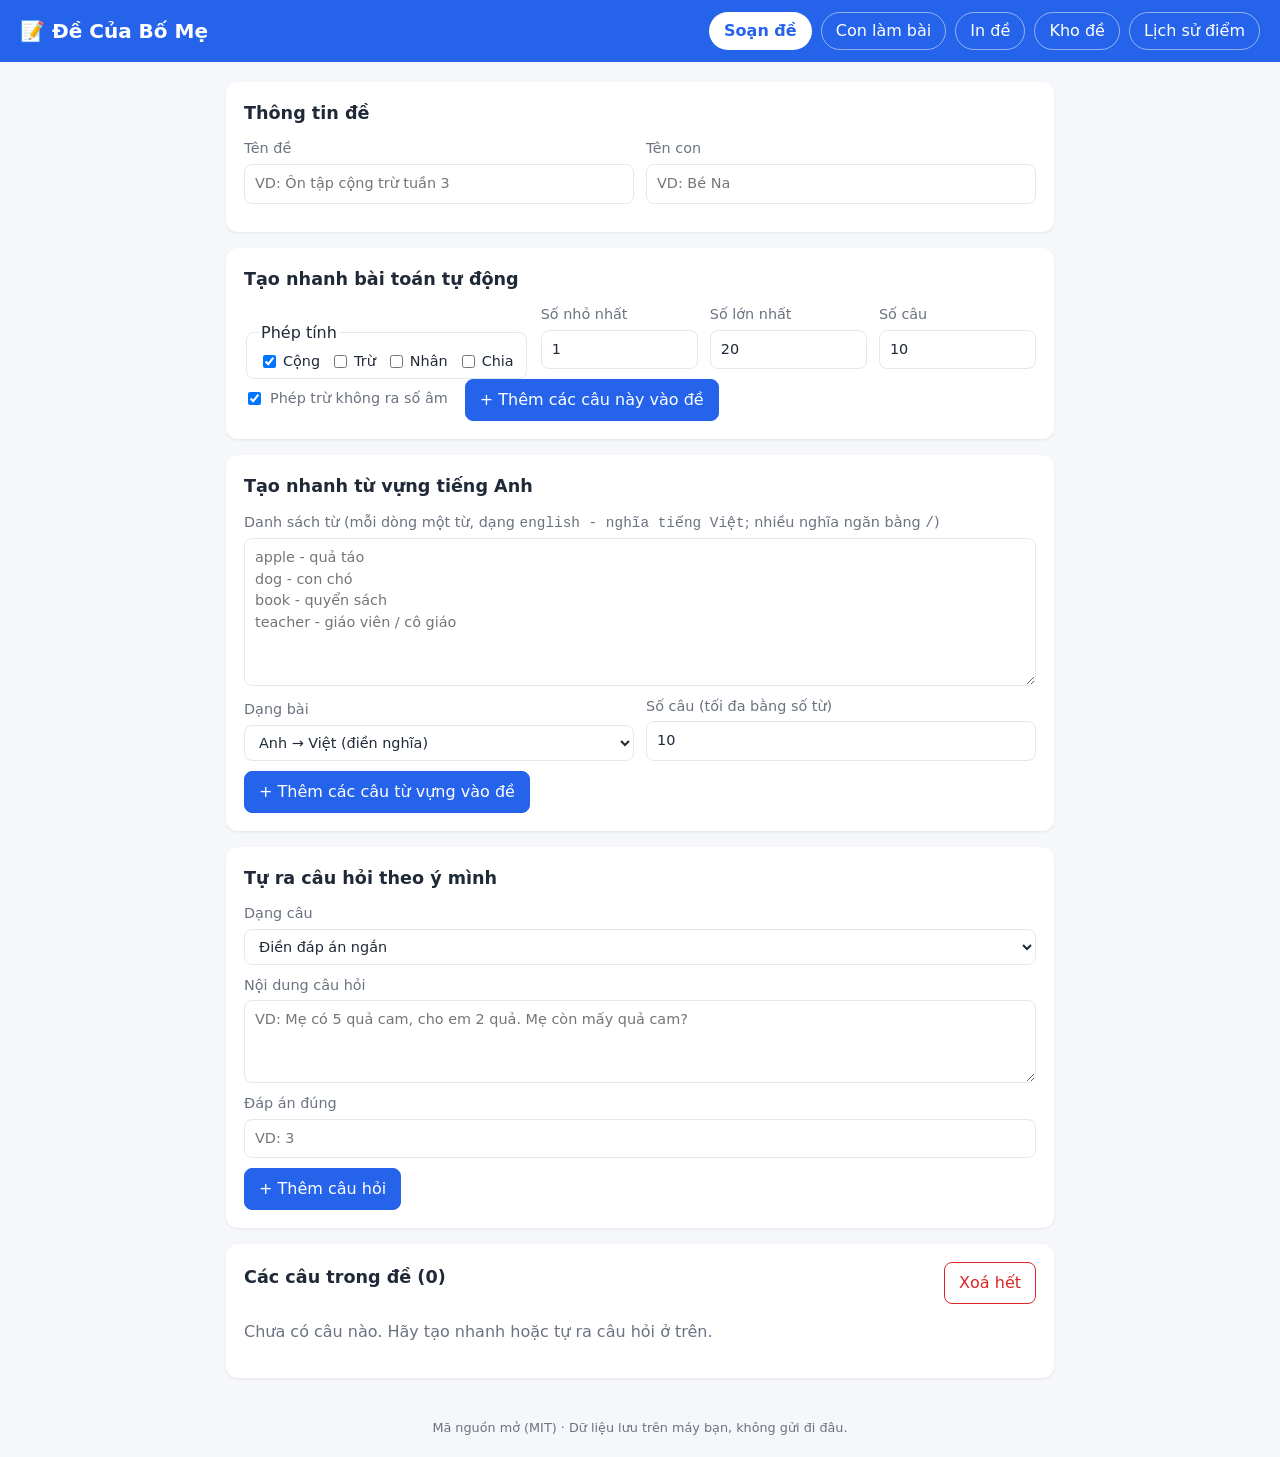
==== index.html @ 59cbbd9e "Khởi tạo app Đề Của Bố Mẹ: soạn đề, từ vựng tiếng Anh, làm bài, in đề, lịch sử điểm" ====
<!doctype html>
<html lang="vi">
<head>
  <meta charset="utf-8">
  <meta name="viewport" content="width=device-width, initial-scale=1">
  <title>Đề Của Bố Mẹ</title>
  <link rel="stylesheet" href="css/style.css">
</head>
<body>
  <header class="topbar no-print">
    <h1>📝 Đề Của Bố Mẹ</h1>
    <nav id="nav">
      <button data-view="edit" class="active">Soạn đề</button>
      <button data-view="quiz">Con làm bài</button>
      <button data-view="print">In đề</button>
      <button data-view="library">Kho đề</button>
      <button data-view="history">Lịch sử điểm</button>
    </nav>
  </header>

  <main>
    <!-- SOẠN ĐỀ -->
    <section id="view-edit" class="view active no-print">
      <div class="card">
        <h2>Thông tin đề</h2>
        <div class="row">
          <label>Tên đề<input id="sheet-title" placeholder="VD: Ôn tập cộng trừ tuần 3"></label>
          <label>Tên con<input id="sheet-child" placeholder="VD: Bé Na"></label>
        </div>
      </div>

      <div class="card">
        <h2>Tạo nhanh bài toán tự động</h2>
        <div class="row">
          <fieldset class="ops">
            <legend>Phép tính</legend>
            <label><input type="checkbox" name="op" value="+" checked> Cộng</label>
            <label><input type="checkbox" name="op" value="-"> Trừ</label>
            <label><input type="checkbox" name="op" value="×"> Nhân</label>
            <label><input type="checkbox" name="op" value="÷"> Chia</label>
          </fieldset>
          <label>Số nhỏ nhất<input id="gen-min" type="number" value="1"></label>
          <label>Số lớn nhất<input id="gen-max" type="number" value="20"></label>
          <label>Số câu<input id="gen-count" type="number" value="10" min="1" max="100"></label>
        </div>
        <label class="inline"><input type="checkbox" id="gen-nonneg" checked> Phép trừ không ra số âm</label>
        <button id="btn-generate" class="primary">+ Thêm các câu này vào đề</button>
      </div>

      <div class="card">
        <h2>Tạo nhanh từ vựng tiếng Anh</h2>
        <label>Danh sách từ (mỗi dòng một từ, dạng <code>english - nghĩa tiếng Việt</code>; nhiều nghĩa ngăn bằng <code>/</code>)
          <textarea id="vocab-list" rows="6" placeholder="apple - quả táo&#10;dog - con chó&#10;book - quyển sách&#10;teacher - giáo viên / cô giáo"></textarea>
        </label>
        <div class="row">
          <label>Dạng bài
            <select id="vocab-mode">
              <option value="en2vi">Anh → Việt (điền nghĩa)</option>
              <option value="vi2en">Việt → Anh (điền từ)</option>
              <option value="mc">Trắc nghiệm chọn nghĩa đúng</option>
              <option value="missing">Điền chữ cái còn thiếu</option>
              <option value="scramble">Sắp xếp chữ cái thành từ</option>
              <option value="listen">Nghe phát âm, viết lại từ</option>
            </select>
          </label>
          <label>Số câu (tối đa bằng số từ)<input id="vocab-count" type="number" value="10" min="1" max="100"></label>
        </div>
        <button id="btn-vocab" class="primary">+ Thêm các câu từ vựng vào đề</button>
      </div>

      <div class="card">
        <h2>Tự ra câu hỏi theo ý mình</h2>
        <div class="row">
          <label>Dạng câu
            <select id="q-type">
              <option value="fill">Điền đáp án ngắn</option>
              <option value="mc">Trắc nghiệm</option>
              <option value="essay">Tự luận (bố mẹ chấm)</option>
            </select>
          </label>
        </div>
        <label>Nội dung câu hỏi<textarea id="q-text" rows="3" placeholder="VD: Mẹ có 5 quả cam, cho em 2 quả. Mẹ còn mấy quả cam?"></textarea></label>
        <div id="q-mc" hidden>
          <label>Các lựa chọn (mỗi dòng một đáp án)<textarea id="q-options" rows="4" placeholder="3 quả&#10;7 quả&#10;2 quả"></textarea></label>
          <label>Đáp án đúng là lựa chọn số<input id="q-mc-answer" type="number" min="1" value="1"></label>
        </div>
        <label id="q-answer-wrap">Đáp án đúng<input id="q-answer" placeholder="VD: 3"></label>
        <button id="btn-add" class="primary">+ Thêm câu hỏi</button>
      </div>

      <div class="card">
        <div class="row between">
          <h2>Các câu trong đề (<span id="q-count">0</span>)</h2>
          <button id="btn-clear" class="danger">Xoá hết</button>
        </div>
        <ol id="q-list" class="qlist"></ol>
        <p id="q-empty" class="muted">Chưa có câu nào. Hãy tạo nhanh hoặc tự ra câu hỏi ở trên.</p>
      </div>
    </section>

    <!-- CON LÀM BÀI -->
    <section id="view-quiz" class="view no-print">
      <div class="card" id="quiz-box"></div>
    </section>

    <!-- IN ĐỀ -->
    <section id="view-print" class="view">
      <div class="card no-print">
        <label class="inline"><input type="checkbox" id="print-answers"> Hiện đáp án (bản cho bố mẹ)</label>
        <button id="btn-print" class="primary">🖨️ In / Lưu PDF</button>
      </div>
      <div id="print-area" class="paper"></div>
    </section>

    <!-- KHO ĐỀ -->
    <section id="view-library" class="view no-print">
      <div class="card">
        <div class="row between">
          <h2>Kho đề đã lưu</h2>
          <button id="btn-new" class="primary">+ Đề mới</button>
        </div>
        <ul id="lib-list" class="liblist"></ul>
      </div>
      <div class="card">
        <h2>Sao lưu &amp; chia sẻ</h2>
        <p class="muted">Xuất đề ra file để gửi cho phụ huynh khác hoặc sao lưu. Dữ liệu chỉ lưu trên máy này.</p>
        <button id="btn-export">⬇️ Xuất đề hiện tại (.json)</button>
        <label class="filebtn">⬆️ Nhập đề từ file<input id="file-import" type="file" accept="application/json" hidden></label>
      </div>
    </section>
    <!-- LỊCH SỬ ĐIỂM -->
    <section id="view-history" class="view no-print">
      <div class="card">
        <div class="row between">
          <h2>Lịch sử điểm</h2>
          <label class="inline">Con
            <select id="hist-child"></select>
          </label>
        </div>
        <div id="hist-summary"></div>
        <div id="hist-chart" class="chart" aria-label="Biểu đồ điểm các lần gần nhất"></div>
        <ul id="hist-list" class="histlist"></ul>
        <p id="hist-empty" class="muted">Chưa có lần làm bài nào. Điểm sẽ tự lưu mỗi khi con bấm "Nộp bài".</p>
        <div class="row">
          <button id="btn-hist-csv">⬇️ Xuất lịch sử (.csv)</button>
          <button id="btn-hist-clear" class="danger">Xoá lịch sử đang xem</button>
        </div>
      </div>
    </section>
  </main>

  <footer class="no-print">Mã nguồn mở (MIT) · Dữ liệu lưu trên máy bạn, không gửi đi đâu.</footer>
  <script src="js/app.js"></script>
</body>
</html>
---- css/style.css ----
:root {
  --bg: #f6f7fb; --card: #fff; --ink: #1f2937; --muted: #6b7280;
  --brand: #2563eb; --danger: #dc2626; --ok: #16a34a; --line: #e5e7eb;
}
* { box-sizing: border-box; }
body { margin: 0; font-family: system-ui, "Segoe UI", Roboto, sans-serif; background: var(--bg); color: var(--ink); line-height: 1.5; }
.topbar { background: var(--brand); color: #fff; padding: 12px 20px; display: flex; flex-wrap: wrap; gap: 12px; align-items: center; justify-content: space-between; }
.topbar h1 { margin: 0; font-size: 1.25rem; }
nav button { background: transparent; color: #fff; border: 1px solid rgba(255,255,255,.5); padding: 6px 14px; border-radius: 999px; cursor: pointer; margin-left: 4px; }
nav button.active { background: #fff; color: var(--brand); font-weight: 600; }
main { max-width: 860px; margin: 20px auto; padding: 0 16px; }
.view { display: none; } .view.active { display: block; }
.card { background: var(--card); border-radius: 12px; padding: 18px; margin-bottom: 16px; box-shadow: 0 1px 3px rgba(0,0,0,.08); }
.card h2 { margin: 0 0 12px; font-size: 1.1rem; }
.row { display: flex; flex-wrap: wrap; gap: 12px; align-items: flex-end; }
.row.between { justify-content: space-between; align-items: center; }
label { display: block; font-size: .9rem; color: var(--muted); margin-bottom: 10px; }
label.inline { display: inline-flex; gap: 6px; align-items: center; margin-right: 12px; }
input:not([type=checkbox]), select, textarea { display: block; width: 100%; margin-top: 4px; padding: 8px 10px; border: 1px solid var(--line); border-radius: 8px; font: inherit; color: var(--ink); background: #fff; }
.row > label { flex: 1; min-width: 140px; }
fieldset.ops { border: 1px solid var(--line); border-radius: 8px; padding: 6px 12px; display: flex; gap: 10px; flex-wrap: wrap; }
fieldset.ops label { margin: 0; display: inline-flex; gap: 4px; align-items: center; color: var(--ink); }
button { font: inherit; padding: 8px 14px; border-radius: 8px; border: 1px solid var(--line); background: #fff; cursor: pointer; }
button.primary { background: var(--brand); border-color: var(--brand); color: #fff; }
button.danger { color: var(--danger); border-color: var(--danger); }
.filebtn { display: inline-block; padding: 8px 14px; border: 1px solid var(--line); border-radius: 8px; cursor: pointer; margin-left: 6px; color: var(--ink); }
.muted { color: var(--muted); }
.qlist { padding-left: 22px; margin: 0; }
.qlist li { padding: 8px 0; border-bottom: 1px solid var(--line); }
.qlist .meta { font-size: .8rem; color: var(--muted); }
.qlist .acts button { padding: 2px 8px; font-size: .8rem; margin-right: 4px; }
.liblist { list-style: none; padding: 0; margin: 0; }
.liblist li { display: flex; justify-content: space-between; align-items: center; gap: 8px; padding: 10px 0; border-bottom: 1px solid var(--line); }
.liblist li.current { font-weight: 600; }
.quiz-q { padding: 12px 0; border-bottom: 1px solid var(--line); }
.quiz-q .opt { display: block; margin: 6px 0; color: var(--ink); }
.quiz-q .opt input { display: inline; width: auto; margin-right: 6px; }
.quiz-q input[type=text] { max-width: 240px; }
.right { color: var(--ok); font-weight: 600; } .wrong { color: var(--danger); font-weight: 600; }
.score { font-size: 1.4rem; font-weight: 700; margin: 12px 0; }
.paper { background: #fff; padding: 28px; border-radius: 12px; box-shadow: 0 1px 3px rgba(0,0,0,.08); }
.paper h2 { text-align: center; margin: 0 0 4px; }
.paper .sub { text-align: center; color: var(--muted); margin-bottom: 18px; }
.paper .pq { margin: 14px 0; break-inside: avoid; }
.paper .line { border-bottom: 1px dotted #999; height: 28px; }
.paper .ans { color: var(--ok); font-weight: 600; }
.chart { display: flex; align-items: flex-end; gap: 6px; height: 140px; margin: 14px 0; border-bottom: 1px solid var(--line); }
.chart .bar { flex: 1; max-width: 48px; background: var(--brand); border-radius: 4px 4px 0 0; position: relative; min-height: 2px; }
.chart .bar span { position: absolute; top: -18px; left: 0; right: 0; text-align: center; font-size: .72rem; color: var(--muted); }
.histlist { list-style: none; padding: 0; margin: 0 0 12px; }
.histlist li { padding: 8px 0; border-bottom: 1px solid var(--line); }
.histlist summary { cursor: pointer; display: flex; justify-content: space-between; gap: 8px; }
.histlist ul { margin: 6px 0 0 18px; color: var(--muted); font-size: .9rem; }
footer { text-align: center; color: var(--muted); font-size: .8rem; padding: 20px; }
@media print {
  body { background: #fff; }
  .no-print { display: none !important; }
  .view { display: none !important; }
  #view-print { display: block !important; }
  main { margin: 0; max-width: none; padding: 0; }
  .paper { box-shadow: none; padding: 0; }
}
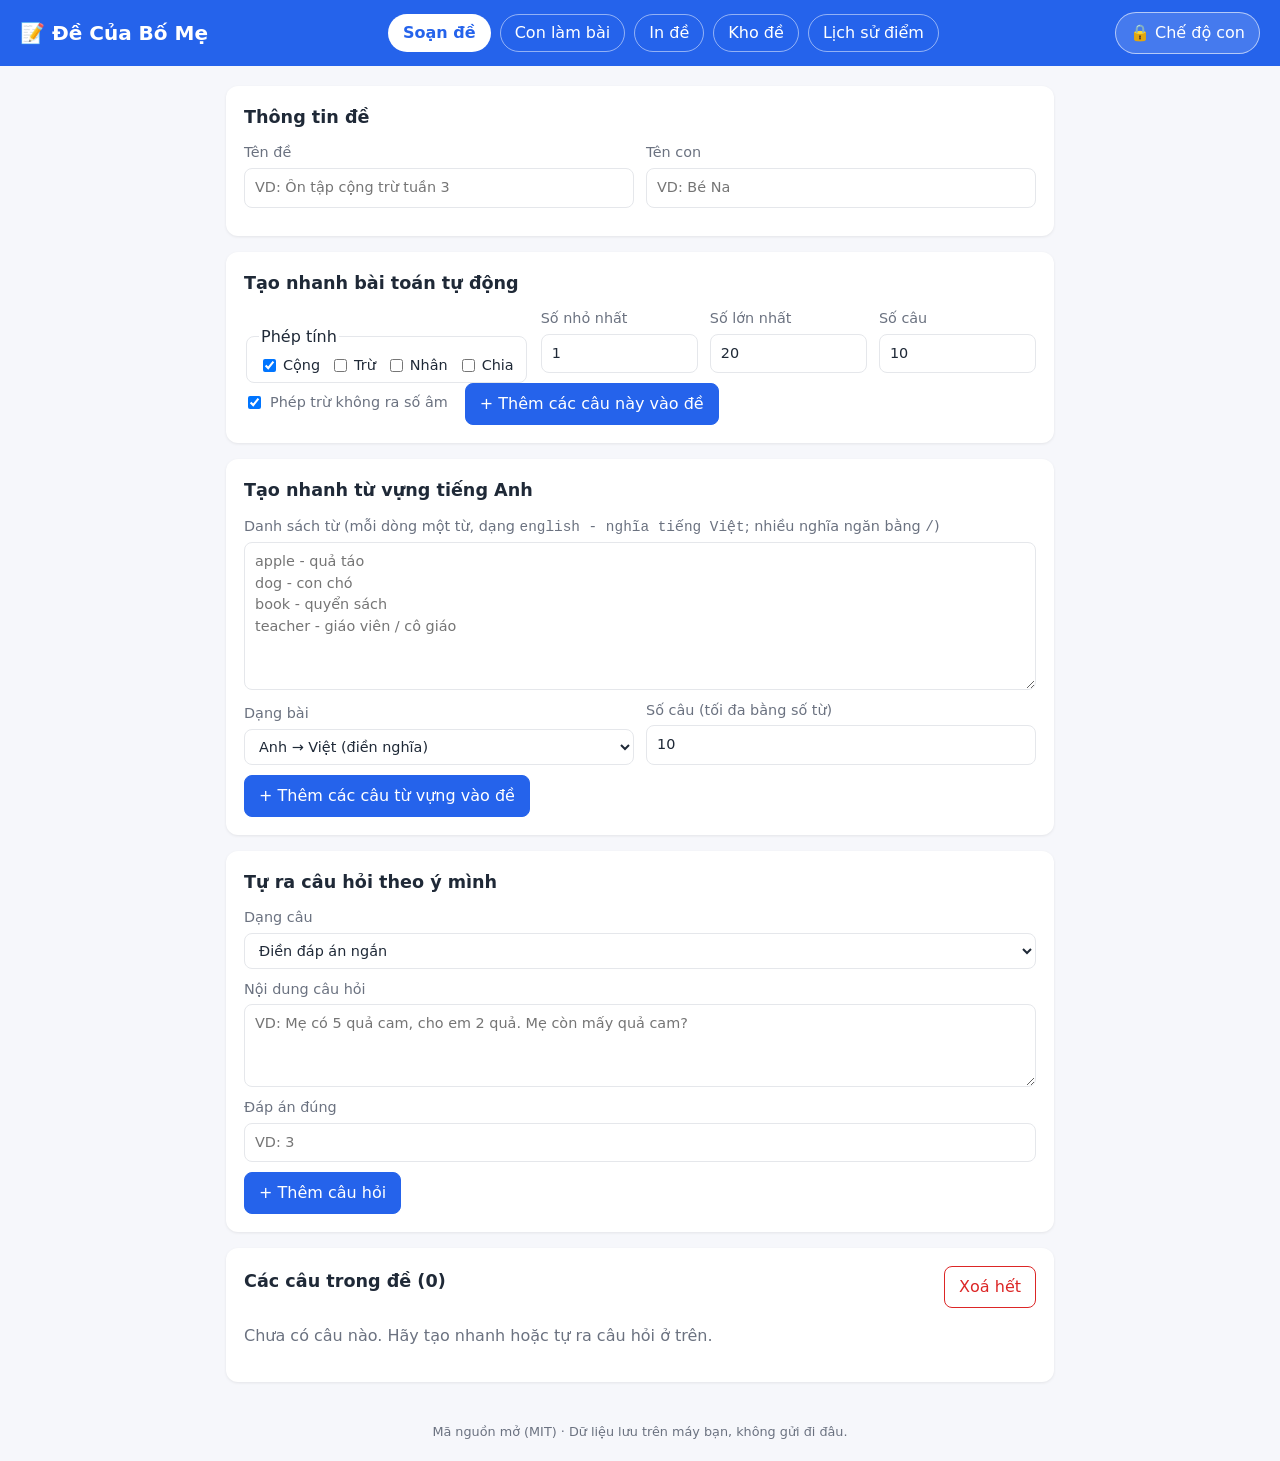
==== commit 5acd7289: "Thêm chế độ con có mã PIN, từ vựng nghe/sắp xếp chữ, lịch sử điểm" ====
--- a/index.html
+++ b/index.html
@@ -16,7 +16,19 @@
       <button data-view="library">Kho đề</button>
       <button data-view="history">Lịch sử điểm</button>
     </nav>
+    <button id="btn-kid" class="lock">🔒 Chế độ con</button>
   </header>
+
+  <dialog id="pin-dialog">
+    <form method="dialog">
+      <p id="pin-msg"></p>
+      <input id="pin-input" type="password" inputmode="numeric" autocomplete="off" maxlength="8" aria-label="Mã PIN">
+      <div class="row">
+        <button type="button" id="pin-cancel">Huỷ</button>
+        <button type="submit" value="ok" class="primary">OK</button>
+      </div>
+    </form>
+  </dialog>
 
   <main>
     <!-- SOẠN ĐỀ -->
@@ -126,6 +138,7 @@
         <p class="muted">Xuất đề ra file để gửi cho phụ huynh khác hoặc sao lưu. Dữ liệu chỉ lưu trên máy này.</p>
         <button id="btn-export">⬇️ Xuất đề hiện tại (.json)</button>
         <label class="filebtn">⬆️ Nhập đề từ file<input id="file-import" type="file" accept="application/json" hidden></label>
+        <button id="btn-pin">🔑 Đặt / đổi mã PIN</button>
       </div>
     </section>
     <!-- LỊCH SỬ ĐIỂM -->
--- a/css/style.css
+++ b/css/style.css
@@ -51,6 +51,13 @@
 .histlist li { padding: 8px 0; border-bottom: 1px solid var(--line); }
 .histlist summary { cursor: pointer; display: flex; justify-content: space-between; gap: 8px; }
 .histlist ul { margin: 6px 0 0 18px; color: var(--muted); font-size: .9rem; }
+.lock { background: rgba(255,255,255,.15); color: #fff; border-color: rgba(255,255,255,.6); border-radius: 999px; }
+body.kid #nav button:not([data-view=quiz]) { display: none; }
+body.kid #view-print { display: none !important; }
+dialog { border: 0; border-radius: 12px; padding: 20px; box-shadow: 0 10px 30px rgba(0,0,0,.3); max-width: 340px; width: calc(100% - 32px); }
+dialog::backdrop { background: rgba(0,0,0,.45); }
+dialog p { margin: 0 0 10px; }
+dialog .row { margin-top: 12px; justify-content: flex-end; }
 footer { text-align: center; color: var(--muted); font-size: .8rem; padding: 20px; }
 @media print {
   body { background: #fff; }
